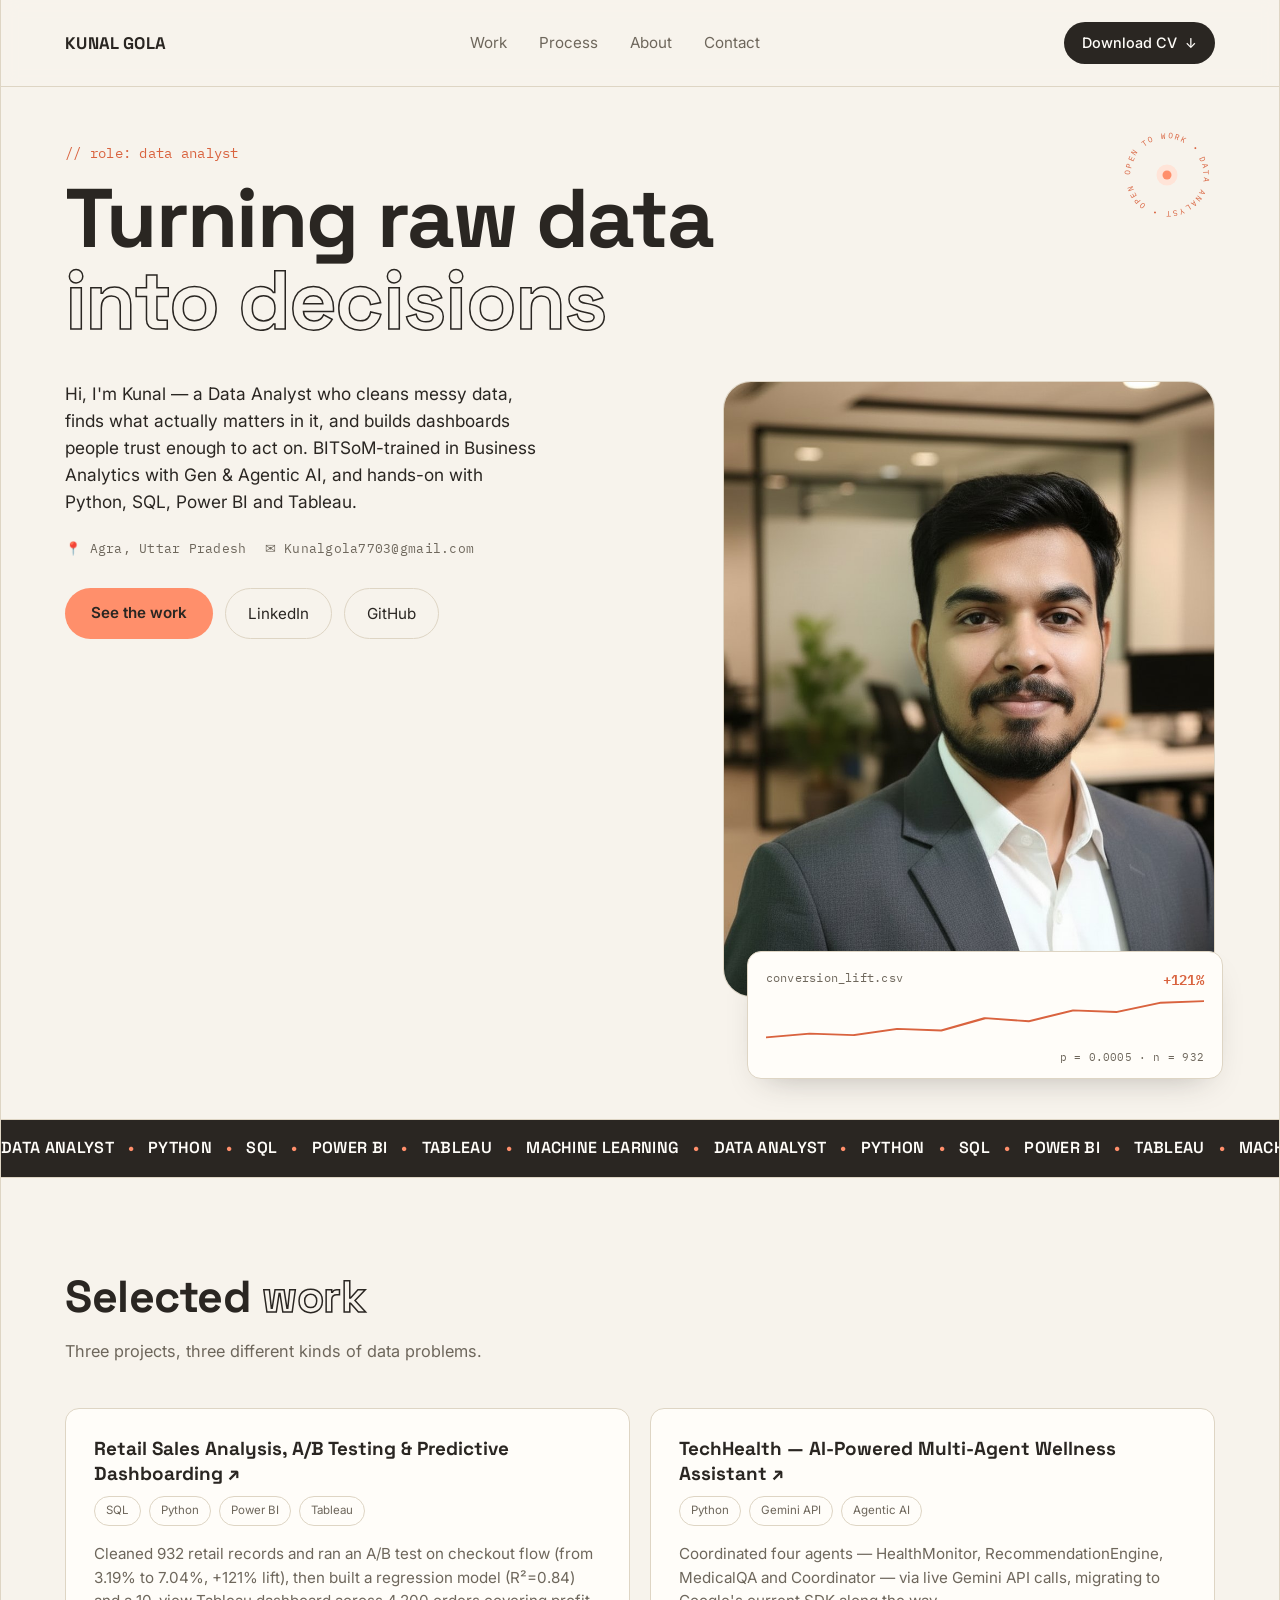
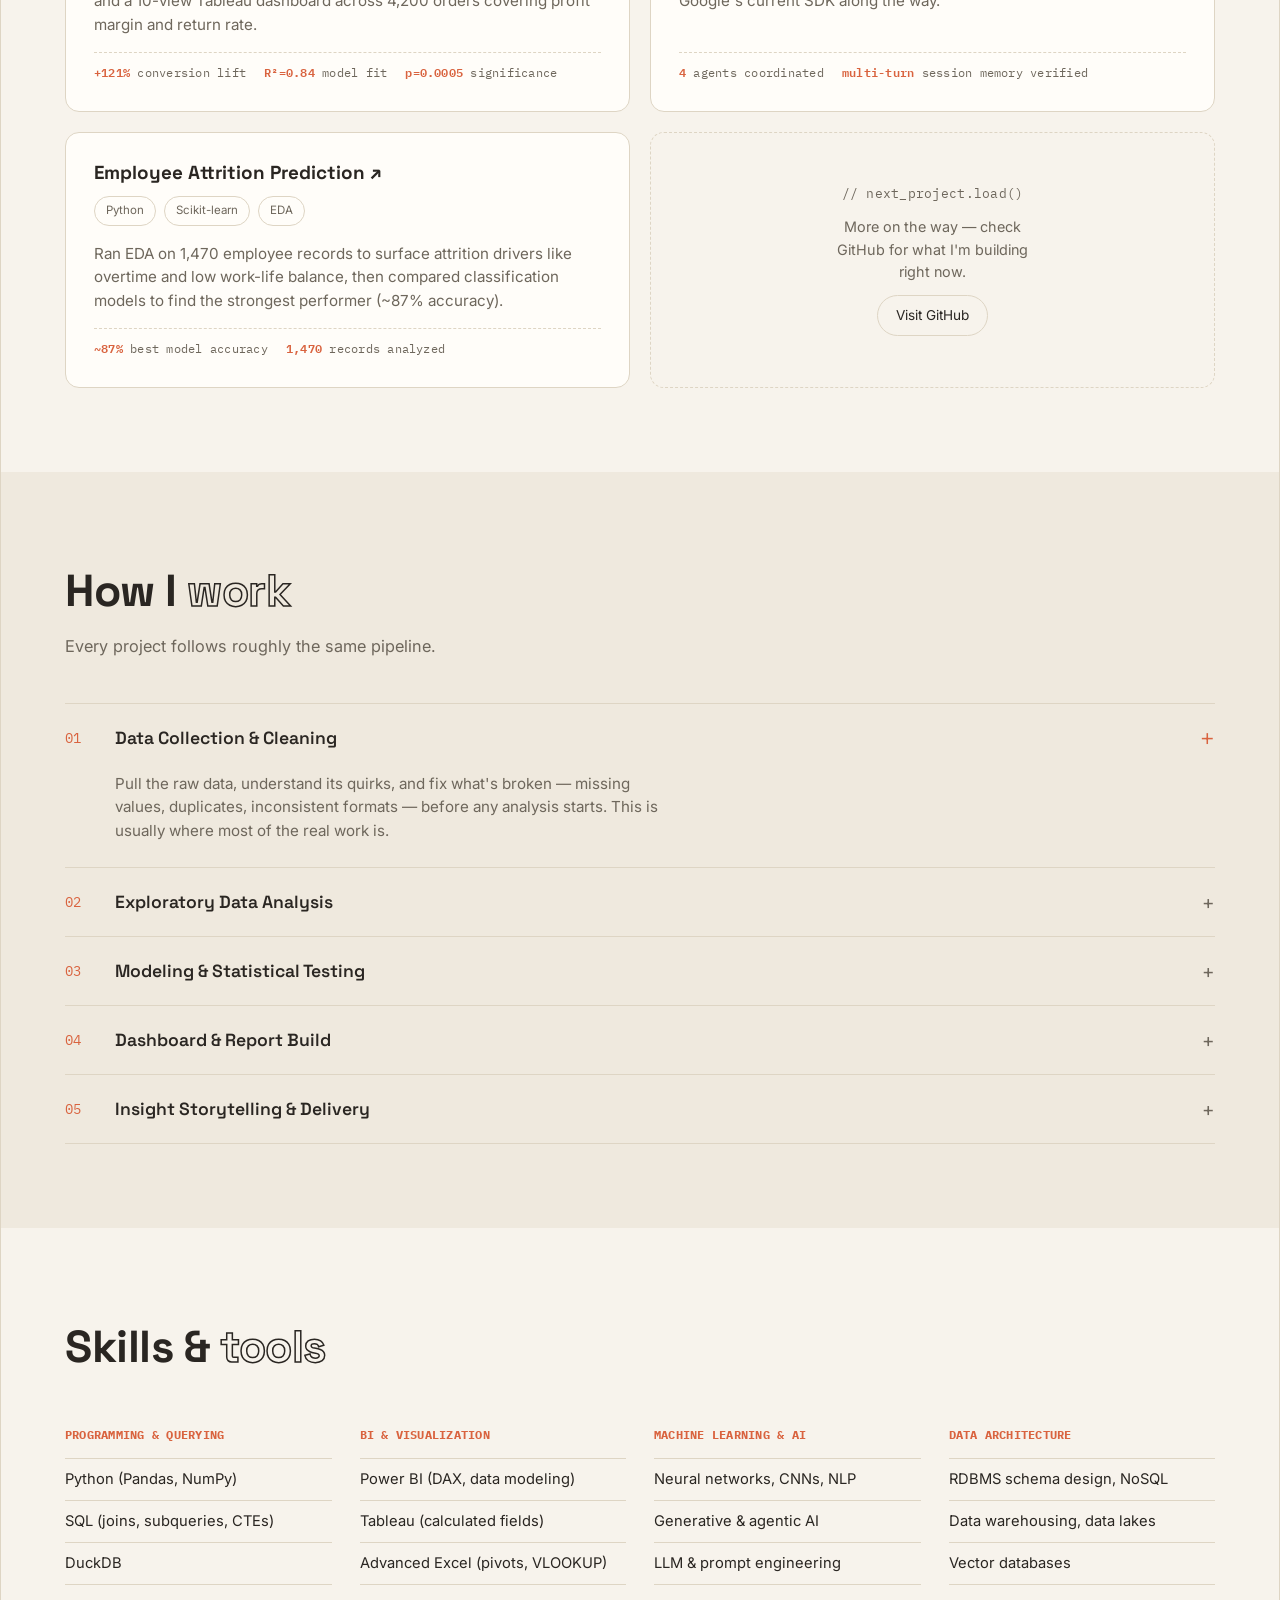
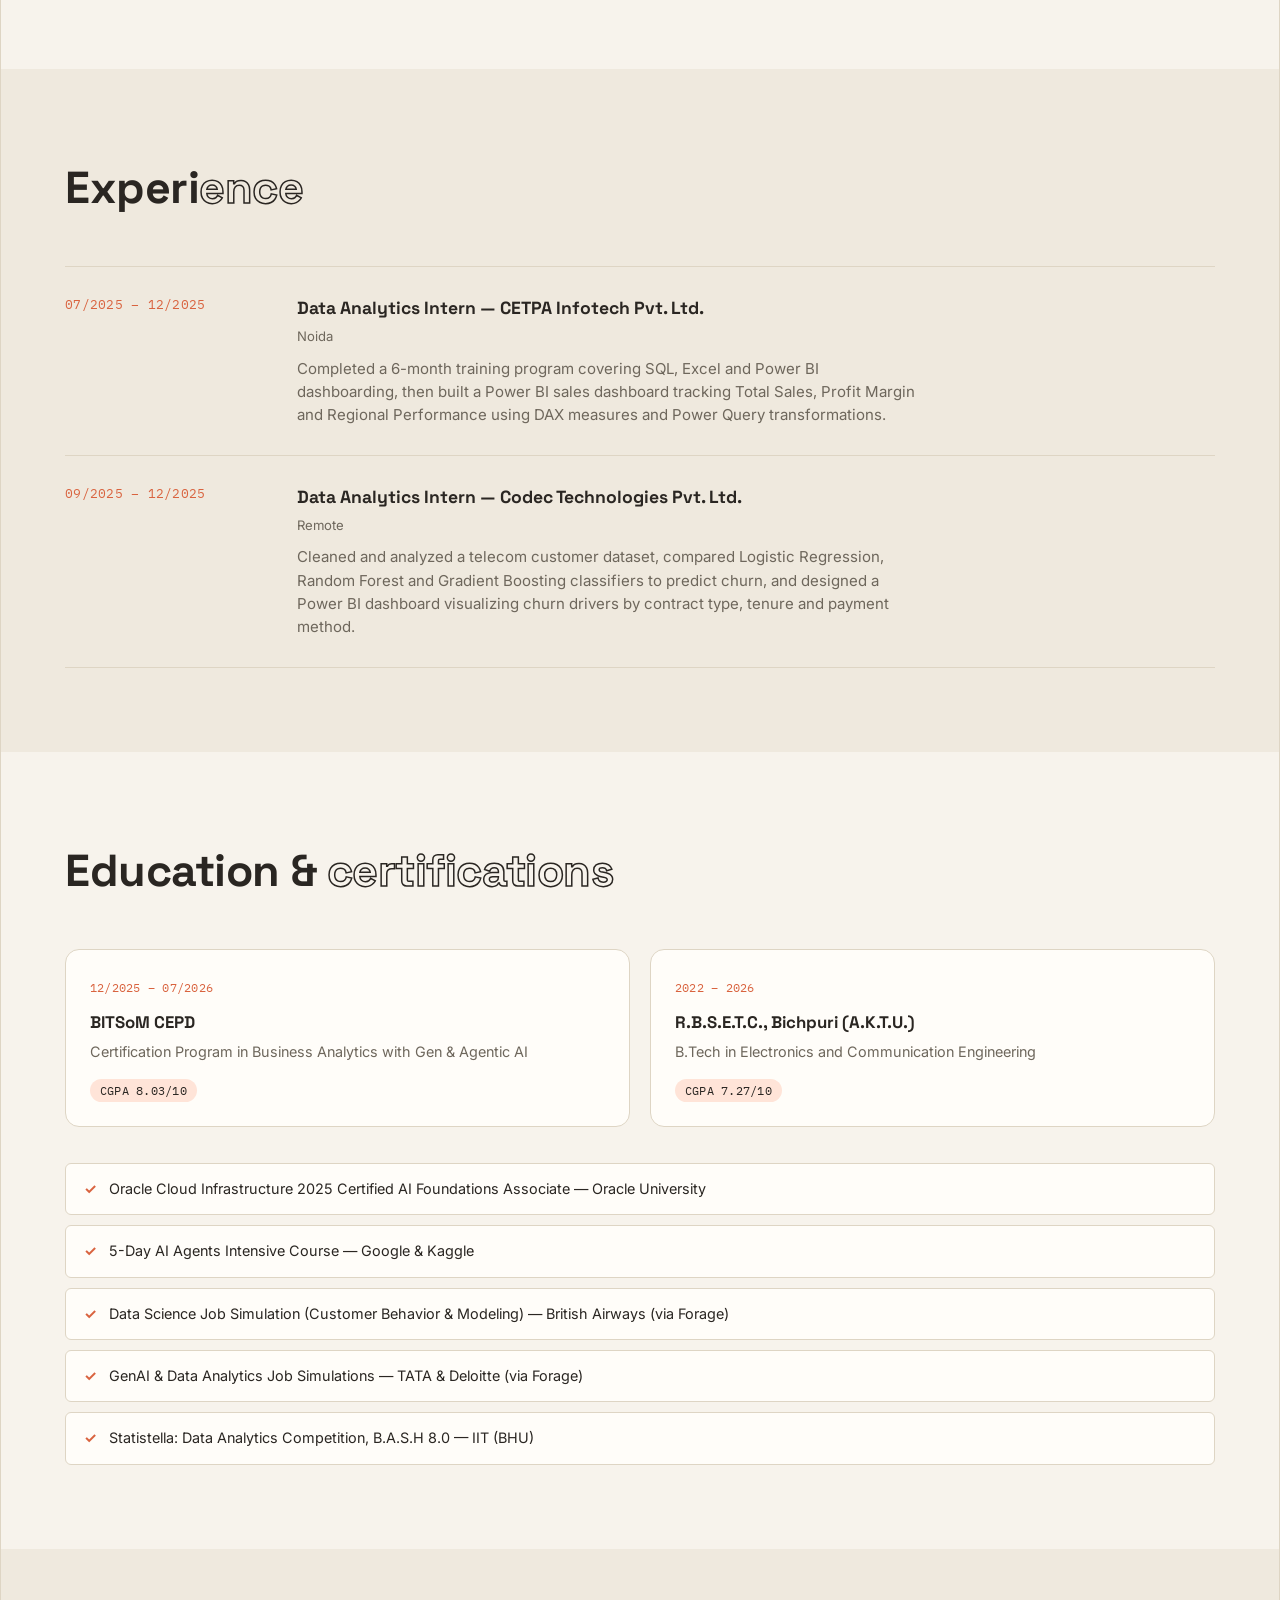
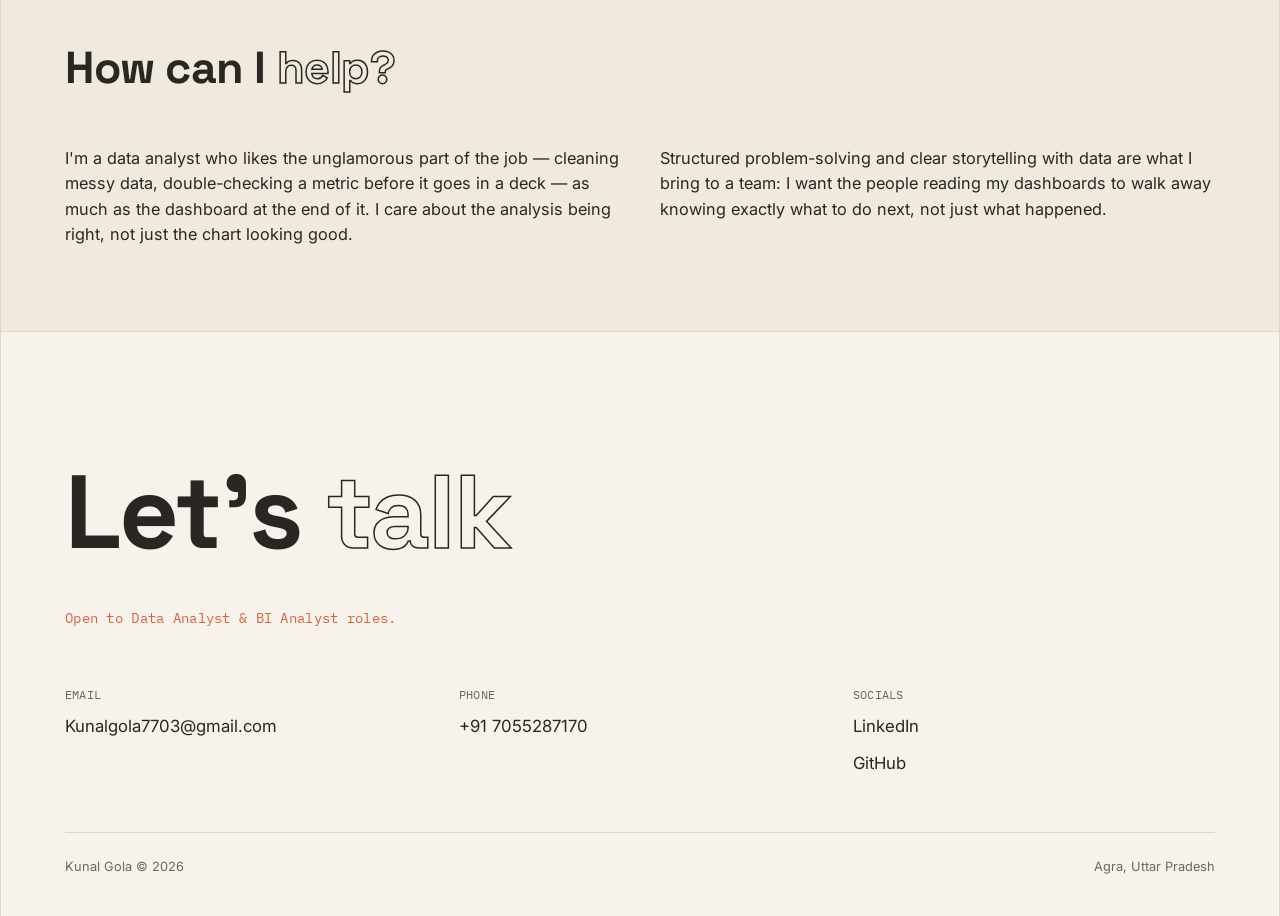
==== index.html @ 6efaa0fe "Initial commit: Portfolio site and resume" ====
<!DOCTYPE html>
<html lang="en">
<head>
<meta charset="UTF-8">
<meta name="viewport" content="width=device-width, initial-scale=1.0">
<title>Kunal Gola — Data Analyst</title>
<meta name="description" content="Kunal Gola — Data Analyst & Business Intelligence. Python, SQL, Power BI, Tableau, and applied ML for real business impact.">

<!-- Open Graph -->
<meta property="og:title" content="Kunal Gola — Data Analyst">
<meta property="og:description" content="Data cleaning, analysis, dashboards & storytelling that drive decisions.">
<meta property="og:type" content="website">

<link rel="preconnect" href="https://fonts.googleapis.com">
<link rel="preconnect" href="https://fonts.gstatic.com" crossorigin>
<link href="https://fonts.googleapis.com/css2?family=Space+Grotesk:wght@400;500;600;700&family=Inter:wght@400;500;600;700&family=IBM+Plex+Mono:wght@400;500;600&display=swap" rel="stylesheet">
<link rel="stylesheet" href="style.css">
</head>
<body>

<div class="page-frame">

  <!-- ===== HEADER ===== -->
  <header class="site-header">
    <a href="#top" class="logo">KUNAL GOLA</a>
    <nav class="nav-links">
      <a href="#work">Work</a>
      <a href="#process">Process</a>
      <a href="#about">About</a>
      <a href="#contact">Contact</a>
    </nav>
    <a href="Kunal_Gola_Resume.pdf" download class="btn-cv">
      Download CV <span class="cv-icon">↓</span>
    </a>
    <button class="menu-toggle" aria-label="Toggle menu">
      <span></span><span></span><span></span>
    </button>
  </header>

  <!-- mobile nav -->
  <nav class="mobile-nav">
    <a href="#work">Work</a>
    <a href="#process">Process</a>
    <a href="#about">About</a>
    <a href="#contact">Contact</a>
    <a href="Kunal_Gola_Resume.pdf" download>Download CV</a>
  </nav>

  <main id="top">

    <!-- ===== HERO ===== -->
    <section class="hero">
      <div class="hero-badge">
        <svg class="badge-spin" viewBox="0 0 100 100">
          <path id="badgeCircle" d="M 50,50 m -38,0 a 38,38 0 1,1 76,0 a 38,38 0 1,1 -76,0" fill="none"/>
          <text font-size="8.2" letter-spacing="1.5" font-family="IBM Plex Mono">
            <textPath href="#badgeCircle">OPEN TO WORK • DATA ANALYST • OPEN TO WORK • </textPath>
          </text>
        </svg>
        <span class="badge-dot"></span>
      </div>

      <p class="eyebrow mono">// role: data analyst</p>
      <h1 class="hero-title">
        <span class="line">Turning raw data</span>
        <span class="line outline">into decisions</span>
      </h1>

      <div class="hero-grid">
        <div class="hero-copy">
          <p class="hero-intro">
            Hi, I'm Kunal — a Data Analyst who cleans messy data, finds what actually matters in it,
            and builds dashboards people trust enough to act on. BITSoM-trained in Business Analytics
            with Gen &amp; Agentic AI, and hands-on with Python, SQL, Power BI and Tableau.
          </p>
          <div class="hero-meta">
            <span class="meta-item mono">📍 Agra, Uttar Pradesh</span>
            <span class="meta-item mono">✉ Kunalgola7703@gmail.com</span>
          </div>
          <div class="hero-actions">
            <a href="#work" class="btn-primary">See the work</a>
            <a href="https://www.linkedin.com/in/kunal-gola-025481313/" target="_blank" rel="noopener" class="btn-ghost">LinkedIn</a>
            <a href="https://github.com/Kunalgola7503" target="_blank" rel="noopener" class="btn-ghost">GitHub</a>
          </div>
        </div>

        <div class="hero-visual">
          <div class="photo-frame">
            <img src="assets/headshot.jpg" alt="Kunal Gola" class="hero-photo">
          </div>
          <div class="sparkline-card">
            <div class="sparkline-head">
              <span class="mono sparkline-label">conversion_lift.csv</span>
              <span class="mono sparkline-value">+121%</span>
            </div>
            <svg class="sparkline" viewBox="0 0 240 70" preserveAspectRatio="none">
              <polyline class="sparkline-path" points="0,55 24,50 48,52 72,44 96,46 120,30 144,34 168,20 192,22 216,10 240,8" />
            </svg>
            <div class="sparkline-foot mono">p = 0.0005 · n = 932</div>
          </div>
        </div>
      </div>
    </section>

    <!-- ===== MARQUEE ===== -->
    <div class="marquee">
      <div class="marquee-track">
        <span>DATA ANALYST</span><span class="dot">•</span>
        <span>PYTHON</span><span class="dot">•</span>
        <span>SQL</span><span class="dot">•</span>
        <span>POWER BI</span><span class="dot">•</span>
        <span>TABLEAU</span><span class="dot">•</span>
        <span>MACHINE LEARNING</span><span class="dot">•</span>
        <span>DATA ANALYST</span><span class="dot">•</span>
        <span>PYTHON</span><span class="dot">•</span>
        <span>SQL</span><span class="dot">•</span>
        <span>POWER BI</span><span class="dot">•</span>
        <span>TABLEAU</span><span class="dot">•</span>
        <span>MACHINE LEARNING</span><span class="dot">•</span>
      </div>
    </div>

    <!-- ===== PROJECTS ===== -->
    <section class="work" id="work">
      <div class="section-head">
        <h2 class="section-title">Selected <span class="outline-inline">work</span></h2>
        <p class="section-sub">Three projects, three different kinds of data problems.</p>
      </div>

      <div class="project-grid">

        <article class="project-card">
          <div class="project-top">
            <h3><a href="https://github.com/Kunalgola7503/kunalgola_bitsom_ba_2511156_part4_tableau_dashboard" target="_blank" rel="noopener" style="color:inherit; text-decoration:none;">Retail Sales Analysis, A/B Testing &amp; Predictive Dashboarding ↗</a></h3>
            <div class="tags">
              <span class="tag">SQL</span><span class="tag">Python</span><span class="tag">Power BI</span><span class="tag">Tableau</span>
            </div>
          </div>
          <p class="project-desc">
            Cleaned 932 retail records and ran an A/B test on checkout flow (from 3.19% to 7.04%, +121% lift), then built a regression
            model (R²=0.84) and a 10-view Tableau dashboard across 4,200 orders covering profit margin and return rate.
          </p>
          <div class="metric-row">
            <span class="metric mono"><b>+121%</b> conversion lift</span>
            <span class="metric mono"><b>R²=0.84</b> model fit</span>
            <span class="metric mono"><b>p=0.0005</b> significance</span>
          </div>
        </article>

        <article class="project-card">
          <div class="project-top">
            <h3><a href="https://github.com/Kunalgola7503/TechHealth-AI-Wellness-Assistant" target="_blank" rel="noopener" style="color:inherit; text-decoration:none;">TechHealth — AI-Powered Multi-Agent Wellness Assistant ↗</a></h3>
            <div class="tags">
              <span class="tag">Python</span><span class="tag">Gemini API</span><span class="tag">Agentic AI</span>
            </div>
          </div>
          <p class="project-desc">
            Coordinated four agents — HealthMonitor, RecommendationEngine, MedicalQA and Coordinator —
            via live Gemini API calls, migrating to Google's current SDK along the way.
          </p>
          <div class="metric-row">
            <span class="metric mono"><b>4</b> agents coordinated</span>
            <span class="metric mono"><b>multi-turn</b> session memory verified</span>
          </div>
        </article>

        <article class="project-card">
          <div class="project-top">
            <h3><a href="https://github.com/Kunalgola7503/IBM-HR-Analytics-Attrition" target="_blank" rel="noopener" style="color:inherit; text-decoration:none;">Employee Attrition Prediction ↗</a></h3>
            <div class="tags">
              <span class="tag">Python</span><span class="tag">Scikit-learn</span><span class="tag">EDA</span>
            </div>
          </div>
          <p class="project-desc">
            Ran EDA on 1,470 employee records to surface attrition drivers like overtime and low
            work-life balance, then compared classification models to find the strongest performer (~87% accuracy).
          </p>
          <div class="metric-row">
            <span class="metric mono"><b>~87%</b> best model accuracy</span>
            <span class="metric mono"><b>1,470</b> records analyzed</span>
          </div>
        </article>

        <article class="project-card project-card--empty">
          <div class="empty-inner">
            <span class="mono">// next_project.load()</span>
            <p>More on the way — check GitHub for what I'm building right now.</p>
            <a href="https://github.com/Kunalgola7503" target="_blank" rel="noopener" class="btn-ghost small">Visit GitHub</a>
          </div>
        </article>

      </div>
    </section>

    <!-- ===== PROCESS ===== -->
    <section class="process" id="process">
      <div class="section-head">
        <h2 class="section-title">How I <span class="outline-inline">work</span></h2>
        <p class="section-sub">Every project follows roughly the same pipeline.</p>
      </div>

      <div class="accordion">

        <div class="accordion-item is-open">
          <button class="accordion-trigger">
            <span class="acc-num mono">01</span>
            <span class="acc-title">Data Collection &amp; Cleaning</span>
            <span class="acc-icon">×</span>
          </button>
          <div class="accordion-body">
            <p>Pull the raw data, understand its quirks, and fix what's broken — missing values, duplicates,
            inconsistent formats — before any analysis starts. This is usually where most of the real work is.</p>
          </div>
        </div>

        <div class="accordion-item">
          <button class="accordion-trigger">
            <span class="acc-num mono">02</span>
            <span class="acc-title">Exploratory Data Analysis</span>
            <span class="acc-icon">+</span>
          </button>
          <div class="accordion-body">
            <p>Look for patterns, outliers, and relationships in the data using statistical summaries
            and visualizations, to form hypotheses worth testing further.</p>
          </div>
        </div>

        <div class="accordion-item">
          <button class="accordion-trigger">
            <span class="acc-num mono">03</span>
            <span class="acc-title">Modeling &amp; Statistical Testing</span>
            <span class="acc-icon">+</span>
          </button>
          <div class="accordion-body">
            <p>Where relevant, build regression or classification models and run significance tests —
            A/B tests, p-values — to confirm findings are real, not noise.</p>
          </div>
        </div>

        <div class="accordion-item">
          <button class="accordion-trigger">
            <span class="acc-num mono">04</span>
            <span class="acc-title">Dashboard &amp; Report Build</span>
            <span class="acc-icon">+</span>
          </button>
          <div class="accordion-body">
            <p>Translate findings into a Power BI or Tableau dashboard with the right measures, filters,
            and visuals for the people who'll actually use it day to day.</p>
          </div>
        </div>

        <div class="accordion-item">
          <button class="accordion-trigger">
            <span class="acc-num mono">05</span>
            <span class="acc-title">Insight Storytelling &amp; Delivery</span>
            <span class="acc-icon">+</span>
          </button>
          <div class="accordion-body">
            <p>Present the "so what" — clear takeaways and recommendations for stakeholders, not just
            charts. Data only matters if someone can act on it.</p>
          </div>
        </div>

      </div>
    </section>

    <!-- ===== SKILLS ===== -->
    <section class="skills">
      <div class="section-head">
        <h2 class="section-title">Skills &amp; <span class="outline-inline">tools</span></h2>
      </div>

      <div class="skills-grid">
        <div class="skill-group">
          <h3 class="mono">Programming &amp; Querying</h3>
          <ul>
            <li>Python (Pandas, NumPy)</li>
            <li>SQL (joins, subqueries, CTEs)</li>
            <li>DuckDB</li>
          </ul>
        </div>
        <div class="skill-group">
          <h3 class="mono">BI &amp; Visualization</h3>
          <ul>
            <li>Power BI (DAX, data modeling)</li>
            <li>Tableau (calculated fields)</li>
            <li>Advanced Excel (pivots, VLOOKUP)</li>
          </ul>
        </div>
        <div class="skill-group">
          <h3 class="mono">Machine Learning &amp; AI</h3>
          <ul>
            <li>Neural networks, CNNs, NLP</li>
            <li>Generative &amp; agentic AI</li>
            <li>LLM &amp; prompt engineering</li>
          </ul>
        </div>
        <div class="skill-group">
          <h3 class="mono">Data Architecture</h3>
          <ul>
            <li>RDBMS schema design, NoSQL</li>
            <li>Data warehousing, data lakes</li>
            <li>Vector databases</li>
          </ul>
        </div>
      </div>
    </section>

    <!-- ===== EXPERIENCE ===== -->
    <section class="experience">
      <div class="section-head">
        <h2 class="section-title">Experi<span class="outline-inline">ence</span></h2>
      </div>

      <div class="timeline">
        <div class="timeline-item">
          <div class="timeline-date mono">07/2025 – 12/2025</div>
          <div class="timeline-content">
            <h3>Data Analytics Intern — CETPA Infotech Pvt. Ltd.</h3>
            <p class="timeline-loc">Noida</p>
            <p>Completed a 6-month training program covering SQL, Excel and Power BI dashboarding,
            then built a Power BI sales dashboard tracking Total Sales, Profit Margin and Regional
            Performance using DAX measures and Power Query transformations.</p>
          </div>
        </div>
        <div class="timeline-item">
          <div class="timeline-date mono">09/2025 – 12/2025</div>
          <div class="timeline-content">
            <h3>Data Analytics Intern — Codec Technologies Pvt. Ltd.</h3>
            <p class="timeline-loc">Remote</p>
            <p>Cleaned and analyzed a telecom customer dataset, compared Logistic Regression, Random
            Forest and Gradient Boosting classifiers to predict churn, and designed a Power BI dashboard
            visualizing churn drivers by contract type, tenure and payment method.</p>
          </div>
        </div>
      </div>
    </section>

    <!-- ===== EDUCATION & CERTS ===== -->
    <section class="education">
      <div class="section-head">
        <h2 class="section-title">Education &amp; <span class="outline-inline">certifications</span></h2>
      </div>

      <div class="edu-grid">
        <div class="edu-card">
          <span class="mono edu-date">12/2025 – 07/2026</span>
          <h3>BITSoM CEPD</h3>
          <p>Certification Program in Business Analytics with Gen &amp; Agentic AI</p>
          <span class="mono edu-score">CGPA 8.03/10</span>
        </div>
        <div class="edu-card">
          <span class="mono edu-date">2022 – 2026</span>
          <h3>R.B.S.E.T.C., Bichpuri (A.K.T.U.)</h3>
          <p>B.Tech in Electronics and Communication Engineering</p>
          <span class="mono edu-score">CGPA 7.27/10</span>
        </div>
      </div>

      <div class="cert-list">
        <div class="cert-pill">
          <span class="cert-icon">✓</span>
          <span>Oracle Cloud Infrastructure 2025 Certified AI Foundations Associate — Oracle University</span>
        </div>
        <div class="cert-pill">
          <span class="cert-icon">✓</span>
          <span>5-Day AI Agents Intensive Course — Google &amp; Kaggle</span>
        </div>
        <div class="cert-pill">
          <span class="cert-icon">✓</span>
          <span>Data Science Job Simulation (Customer Behavior &amp; Modeling) — British Airways (via Forage)</span>
        </div>
        <div class="cert-pill">
          <span class="cert-icon">✓</span>
          <span>GenAI &amp; Data Analytics Job Simulations — TATA &amp; Deloitte (via Forage)</span>
        </div>
        <div class="cert-pill">
          <span class="cert-icon">✓</span>
          <span>Statistella: Data Analytics Competition, B.A.S.H 8.0 — IIT (BHU)</span>
        </div>
      </div>
    </section>

    <!-- ===== ABOUT ===== -->
    <section class="about" id="about">
      <div class="section-head">
        <h2 class="section-title">How can I <span class="outline-inline">help?</span></h2>
      </div>
      <div class="about-grid">
        <p>
          I'm a data analyst who likes the unglamorous part of the job — cleaning messy data,
          double-checking a metric before it goes in a deck — as much as the dashboard at the end of it.
          I care about the analysis being right, not just the chart looking good.
        </p>
        <p>
          Structured problem-solving and clear storytelling with data are what I bring to a team:
          I want the people reading my dashboards to walk away knowing exactly what to do next,
          not just what happened.
        </p>
      </div>
    </section>

  </main>

  <!-- ===== CONTACT / FOOTER ===== -->
  <footer class="contact" id="contact">
    <h2 class="contact-title">Let's <span class="outline-inline">talk</span></h2>
    <p class="contact-sub mono">Open to Data Analyst &amp; BI Analyst roles.</p>

    <div class="contact-grid">
      <div class="contact-col">
        <span class="mono contact-label">Email</span>
        <a href="mailto:Kunalgola7703@gmail.com">Kunalgola7703@gmail.com</a>
      </div>
      <div class="contact-col">
        <span class="mono contact-label">Phone</span>
        <a href="tel:+917055287170">+91 7055287170</a>
      </div>
      <div class="contact-col">
        <span class="mono contact-label">Socials</span>
        <a href="https://www.linkedin.com/in/kunal-gola-025481313/" target="_blank" rel="noopener">LinkedIn</a>
        <a href="https://github.com/Kunalgola7503" target="_blank" rel="noopener">GitHub</a>
      </div>
    </div>

    <div class="footer-bottom">
      <span>Kunal Gola © 2026</span>
      <span>Agra, Uttar Pradesh</span>
    </div>
  </footer>

</div>

<script src="script.js"></script>
</body>
</html>
---- style.css ----
/* =========================================================
   TOKENS
========================================================= */
:root{
  --bg:            #F7F3EC;
  --bg-alt:        #EFE9DE;
  --ink:           #2A2622;
  --ink-soft:      #6E675C;
  --line:          #DED5C4;
  --accent:        #FF8F6B;
  --accent-deep:   #D9633F;
  --accent-tint:   #FFE4D8;
  --paper:         #FFFDF9;

  --font-display: "Space Grotesk", sans-serif;
  --font-body:    "Inter", sans-serif;
  --font-mono:    "IBM Plex Mono", monospace;

  --radius-s: 6px;
  --radius-m: 14px;
  --radius-l: 28px;

  --max-w: 1180px;
}

*{ box-sizing: border-box; }
html{ scroll-behavior: smooth; }

body{
  margin:0;
  background: var(--bg);
  color: var(--ink);
  font-family: var(--font-body);
  font-size: 16px;
  line-height: 1.55;
  -webkit-font-smoothing: antialiased;
}

img{ max-width:100%; display:block; }
a{ color: inherit; text-decoration:none; }
ul{ margin:0; padding:0; list-style:none; }
button{ font-family: inherit; background:none; border:none; cursor:pointer; color:inherit; }

.mono{ font-family: var(--font-mono); letter-spacing: 0.02em; }

@media (prefers-reduced-motion: reduce){
  *{ animation-duration: 0.001ms !important; animation-iteration-count: 1 !important; transition-duration: 0.001ms !important; scroll-behavior:auto !important; }
}

:focus-visible{
  outline: 2px solid var(--accent-deep);
  outline-offset: 3px;
  border-radius: 3px;
}

/* =========================================================
   PAGE FRAME
========================================================= */
.page-frame{
  max-width: 1400px;
  margin: 0 auto;
  border-left: 1px solid var(--line);
  border-right: 1px solid var(--line);
}

section, .site-header, footer.contact{
  padding-left: clamp(20px, 5vw, 72px);
  padding-right: clamp(20px, 5vw, 72px);
}

.section-head{ max-width: 640px; margin-bottom: 44px; }
.section-title{
  font-family: var(--font-display);
  font-weight: 700;
  font-size: clamp(2rem, 4vw, 2.8rem);
  margin: 0 0 8px;
  letter-spacing: -0.01em;
}
.section-sub{ color: var(--ink-soft); margin:0; font-size: 1.02rem; }

.outline-inline{
  color: transparent;
  -webkit-text-stroke: 1.5px var(--ink);
}

/* =========================================================
   HEADER
========================================================= */
.site-header{
  display:flex;
  align-items:center;
  justify-content:space-between;
  gap: 24px;
  padding-top: 22px;
  padding-bottom: 22px;
  border-bottom: 1px solid var(--line);
  position: sticky;
  top:0;
  background: rgba(247,243,236,0.88);
  backdrop-filter: blur(8px);
  z-index: 50;
}
.logo{
  font-family: var(--font-display);
  font-weight: 700;
  font-size: 1.05rem;
  letter-spacing: 0.02em;
}
.nav-links{ display:flex; gap: 32px; }
.nav-links a{ font-size: 0.95rem; color: var(--ink-soft); transition: color .15s ease; }
.nav-links a:hover{ color: var(--accent-deep); }

.btn-cv{
  display:inline-flex; align-items:center; gap:8px;
  background: var(--ink);
  color: var(--paper);
  padding: 10px 18px;
  border-radius: 999px;
  font-size: 0.9rem;
  font-weight: 500;
  transition: background .15s ease, transform .15s ease;
}
.btn-cv:hover{ background: var(--accent-deep); transform: translateY(-1px); }
.cv-icon{ font-size: 0.85rem; }

.menu-toggle{ display:none; flex-direction:column; gap:5px; padding: 6px; }
.menu-toggle span{ width: 22px; height: 2px; background: var(--ink); display:block; }

.mobile-nav{
  display:none;
  flex-direction:column;
  border-bottom: 1px solid var(--line);
  background: var(--paper);
}
.mobile-nav a{
  padding: 16px clamp(20px,5vw,72px);
  border-top: 1px solid var(--line);
  font-size: 1rem;
}
.mobile-nav.is-open{ display:flex; }

/* =========================================================
   HERO
========================================================= */
.hero{
  padding-top: 56px;
  padding-bottom: 40px;
  position: relative;
}

.hero-badge{
  position:absolute;
  top: 40px;
  right: clamp(20px, 5vw, 72px);
  width: 96px; height: 96px;
}
.badge-spin{ width:100%; height:100%; animation: spin 14s linear infinite; }
.badge-spin path{ }
.badge-spin text{ fill: var(--accent-deep); }
.badge-dot{
  position:absolute; top:50%; left:50%;
  transform: translate(-50%,-50%);
  width: 9px; height:9px; border-radius:50%;
  background: var(--accent);
  box-shadow: 0 0 0 6px var(--accent-tint);
}
@keyframes spin{ to{ transform: rotate(360deg); } }

.eyebrow{ color: var(--accent-deep); font-size: 0.85rem; margin: 0 0 14px; }

.hero-title{
  font-family: var(--font-display);
  font-weight: 700;
  font-size: clamp(2.6rem, 7vw, 5.2rem);
  line-height: 0.98;
  letter-spacing: -0.02em;
  margin: 0 0 40px;
}
.hero-title .line{ display:block; }
.hero-title .outline{
  color: transparent;
  -webkit-text-stroke: 1.5px var(--ink);
}

.hero-grid{
  display:grid;
  grid-template-columns: 1.1fr 0.9fr;
  gap: 56px;
  align-items:start;
}

.hero-intro{ font-size: 1.08rem; max-width: 480px; color: var(--ink); margin: 0 0 24px; }

.hero-meta{ display:flex; flex-wrap:wrap; gap: 18px; margin-bottom: 28px; }
.meta-item{ font-size: 0.82rem; color: var(--ink-soft); }

.hero-actions{ display:flex; flex-wrap:wrap; gap: 12px; }

.btn-primary{
  background: var(--accent);
  color: var(--ink);
  padding: 13px 26px;
  border-radius: 999px;
  font-weight: 600;
  font-size: 0.95rem;
  transition: background .15s ease, transform .15s ease;
}
.btn-primary:hover{ background: var(--accent-deep); color: var(--paper); transform: translateY(-1px); }

.btn-ghost{
  border: 1px solid var(--line);
  padding: 13px 22px;
  border-radius: 999px;
  font-size: 0.95rem;
  transition: border-color .15s ease, color .15s ease;
}
.btn-ghost:hover{ border-color: var(--accent-deep); color: var(--accent-deep); }
.btn-ghost.small{ padding: 9px 18px; font-size: 0.85rem; }

.hero-visual{ position: relative; }
.photo-frame{
  border-radius: var(--radius-l);
  overflow: hidden;
  aspect-ratio: 4/5;
  background: var(--accent-tint);
  border: 1px solid var(--line);
}
.hero-photo{ width:100%; height:100%; object-fit: cover; }

.sparkline-card{
  margin-top: -46px;
  margin-left: 24px;
  margin-right: -8px;
  position: relative;
  background: var(--paper);
  border: 1px solid var(--line);
  border-radius: var(--radius-m);
  padding: 16px 18px 12px;
  box-shadow: 0 14px 34px -18px rgba(42,38,34,0.35);
}
.sparkline-head{ display:flex; justify-content:space-between; align-items:center; margin-bottom: 6px; }
.sparkline-label{ font-size: 0.72rem; color: var(--ink-soft); }
.sparkline-value{ font-size: 0.85rem; color: var(--accent-deep); font-weight:600; }
.sparkline{ width: 100%; height: 54px; display:block; }
.sparkline-path{
  fill:none; stroke: var(--accent-deep); stroke-width: 2.4;
  stroke-linecap: round; stroke-linejoin: round;
  stroke-dasharray: 340; stroke-dashoffset: 340;
  animation: draw 1.6s ease forwards 0.4s;
}
@keyframes draw{ to{ stroke-dashoffset: 0; } }
.sparkline-foot{ font-size: 0.68rem; color: var(--ink-soft); text-align:right; }

/* =========================================================
   MARQUEE
========================================================= */
.marquee{
  border-top: 1px solid var(--line);
  border-bottom: 1px solid var(--line);
  background: var(--ink);
  overflow: hidden;
  padding: 16px 0;
}
.marquee-track{
  display:flex;
  align-items:center;
  gap: 14px;
  white-space: nowrap;
  width: max-content;
  animation: scroll-left 26s linear infinite;
  font-family: var(--font-display);
  font-weight: 600;
  font-size: 1rem;
  color: var(--paper);
  letter-spacing: 0.02em;
}
.marquee-track .dot{ color: var(--accent); }
@keyframes scroll-left{
  from{ transform: translateX(0); }
  to{ transform: translateX(-50%); }
}

/* =========================================================
   PROJECTS
========================================================= */
.work{ padding-top: 84px; padding-bottom: 84px; }

.project-grid{
  display:grid;
  grid-template-columns: 1fr 1fr;
  gap: 20px;
}

.project-card{
  background: var(--paper);
  border: 1px solid var(--line);
  border-radius: var(--radius-m);
  padding: 28px;
  display:flex;
  flex-direction:column;
  gap: 16px;
  transition: transform .18s ease, box-shadow .18s ease, border-color .18s ease;
}
.project-card:hover{
  transform: translateY(-4px);
  box-shadow: 0 20px 40px -24px rgba(42,38,34,0.28);
  border-color: var(--accent);
}

.project-top h3{
  font-family: var(--font-display);
  font-size: 1.18rem;
  margin: 0 0 10px;
  line-height: 1.3;
}
.tags{ display:flex; flex-wrap:wrap; gap: 8px; }
.tag{
  font-size: 0.72rem;
  border: 1px solid var(--line);
  padding: 5px 11px;
  border-radius: 999px;
  color: var(--ink-soft);
}

.project-desc{ color: var(--ink-soft); font-size: 0.95rem; margin:0; flex-grow:1; }

.metric-row{ display:flex; flex-wrap:wrap; gap: 10px 18px; padding-top: 10px; border-top: 1px dashed var(--line); }
.metric{ font-size: 0.76rem; color: var(--ink-soft); }
.metric b{ color: var(--accent-deep); font-weight:600; }

.project-card--empty{
  align-items:center; justify-content:center; text-align:center;
  border-style: dashed;
  background: transparent;
}
.empty-inner{ display:flex; flex-direction:column; gap:12px; align-items:center; }
.empty-inner .mono{ color: var(--ink-soft); font-size: 0.82rem; }
.empty-inner p{ color: var(--ink-soft); margin:0; max-width: 220px; font-size: 0.9rem; }

/* =========================================================
   PROCESS / ACCORDION
========================================================= */
.process{ padding-top: 84px; padding-bottom: 84px; background: var(--bg-alt); }

.accordion-item{ border-top: 1px solid var(--line); }
.accordion-item:last-child{ border-bottom: 1px solid var(--line); }

.accordion-trigger{
  width:100%;
  display:flex;
  align-items:center;
  gap: 22px;
  padding: 22px 0;
  text-align:left;
}
.acc-num{ color: var(--accent-deep); font-size: 0.85rem; width: 28px; flex-shrink:0; }
.acc-title{ font-family: var(--font-display); font-weight: 600; font-size: 1.1rem; flex-grow:1; }
.acc-icon{ font-size: 1.2rem; color: var(--ink-soft); transition: transform .2s ease; }
.accordion-item.is-open .acc-icon{ transform: rotate(45deg); color: var(--accent-deep); }

.accordion-body{
  max-height:0;
  overflow:hidden;
  transition: max-height .3s ease, padding .3s ease;
  padding: 0 0 0 50px;
}
.accordion-item.is-open .accordion-body{ max-height: 200px; padding: 0 0 24px 50px; }
.accordion-body p{ color: var(--ink-soft); max-width: 560px; margin:0; font-size: 0.95rem; }

/* =========================================================
   SKILLS
========================================================= */
.skills{ padding-top: 84px; padding-bottom: 84px; }
.skills-grid{
  display:grid;
  grid-template-columns: repeat(4, 1fr);
  gap: 28px;
}
.skill-group h3{
  font-size: 0.78rem;
  color: var(--accent-deep);
  margin: 0 0 14px;
  text-transform: uppercase;
}
.skill-group li{
  padding: 9px 0;
  border-top: 1px solid var(--line);
  font-size: 0.92rem;
}
.skill-group li:last-child{ border-bottom: 1px solid var(--line); }

/* =========================================================
   EXPERIENCE
========================================================= */
.experience{ padding-top: 84px; padding-bottom: 84px; background: var(--bg-alt); }
.timeline{ display:flex; flex-direction:column; }
.timeline-item{
  display:grid;
  grid-template-columns: 200px 1fr;
  gap: 32px;
  padding: 28px 0;
  border-top: 1px solid var(--line);
}
.timeline-item:last-child{ border-bottom: 1px solid var(--line); }
.timeline-date{ color: var(--accent-deep); font-size: 0.82rem; }
.timeline-content h3{ font-family: var(--font-display); font-size: 1.1rem; margin: 0 0 4px; }
.timeline-loc{ color: var(--ink-soft); font-size: 0.82rem; margin: 0 0 10px; }
.timeline-content p:last-child{ margin:0; color: var(--ink-soft); font-size: 0.94rem; max-width: 620px; }

/* =========================================================
   EDUCATION & CERTS
========================================================= */
.education{ padding-top: 84px; padding-bottom: 84px; }
.edu-grid{
  display:grid;
  grid-template-columns: 1fr 1fr;
  gap: 20px;
  margin-bottom: 36px;
}
.edu-card{
  border: 1px solid var(--line);
  border-radius: var(--radius-m);
  padding: 24px;
  background: var(--paper);
}
.edu-date{ color: var(--accent-deep); font-size: 0.76rem; }
.edu-card h3{ font-family: var(--font-display); font-size: 1.05rem; margin: 10px 0 6px; }
.edu-card p{ color: var(--ink-soft); font-size: 0.9rem; margin: 0 0 14px; }
.edu-score{ font-size: 0.76rem; color: var(--ink); background: var(--accent-tint); padding: 4px 10px; border-radius: 999px; }

.cert-list{ display:flex; flex-direction:column; gap: 10px; }
.cert-pill{
  display:flex; align-items:center; gap: 12px;
  border: 1px solid var(--line);
  border-radius: var(--radius-s);
  padding: 14px 18px;
  font-size: 0.9rem;
  background: var(--paper);
}
.cert-icon{ color: var(--accent-deep); font-weight:700; }

/* =========================================================
   ABOUT
========================================================= */
.about{ padding-top: 84px; padding-bottom: 84px; background: var(--bg-alt); }
.about-grid{
  display:grid;
  grid-template-columns: 1fr 1fr;
  gap: 40px;
}
.about-grid p{ margin:0; font-size: 1.02rem; color: var(--ink); }

/* =========================================================
   CONTACT / FOOTER
========================================================= */
.contact{
  padding-top: 100px;
  padding-bottom: 40px;
  border-top: 1px solid var(--line);
}
.contact-title{
  font-family: var(--font-display);
  font-weight: 700;
  font-size: clamp(3rem, 10vw, 6.5rem);
  margin: 0 0 14px;
  letter-spacing: -0.02em;
}
.contact-sub{ color: var(--accent-deep); margin: 0 0 56px; font-size: 0.9rem; }

.contact-grid{
  display:grid;
  grid-template-columns: repeat(3, 1fr);
  gap: 32px;
  padding-bottom: 56px;
  border-bottom: 1px solid var(--line);
}
.contact-col{ display:flex; flex-direction:column; gap: 10px; }
.contact-label{ font-size: 0.72rem; color: var(--ink-soft); text-transform:uppercase; }
.contact-col a{
  font-size: 1.05rem;
  transition: color .15s ease;
}
.contact-col a:hover{ color: var(--accent-deep); }

.footer-bottom{
  display:flex; justify-content:space-between;
  padding-top: 24px;
  font-size: 0.8rem;
  color: var(--ink-soft);
}

/* =========================================================
   RESPONSIVE
========================================================= */
@media (max-width: 900px){
  .nav-links{ display:none; }
  .menu-toggle{ display:flex; }
  .hero-grid{ grid-template-columns: 1fr; }
  .hero-visual{ order:-1; max-width: 340px; }
  .project-grid{ grid-template-columns: 1fr; }
  .skills-grid{ grid-template-columns: 1fr 1fr; }
  .edu-grid{ grid-template-columns: 1fr; }
  .about-grid{ grid-template-columns: 1fr; }
  .contact-grid{ grid-template-columns: 1fr; }
  .timeline-item{ grid-template-columns: 1fr; gap: 8px; }
  .hero-badge{ width: 74px; height:74px; top: 24px; }
}

@media (max-width: 560px){
  .skills-grid{ grid-template-columns: 1fr; }
  .sparkline-card{ margin-left: 0; }
}
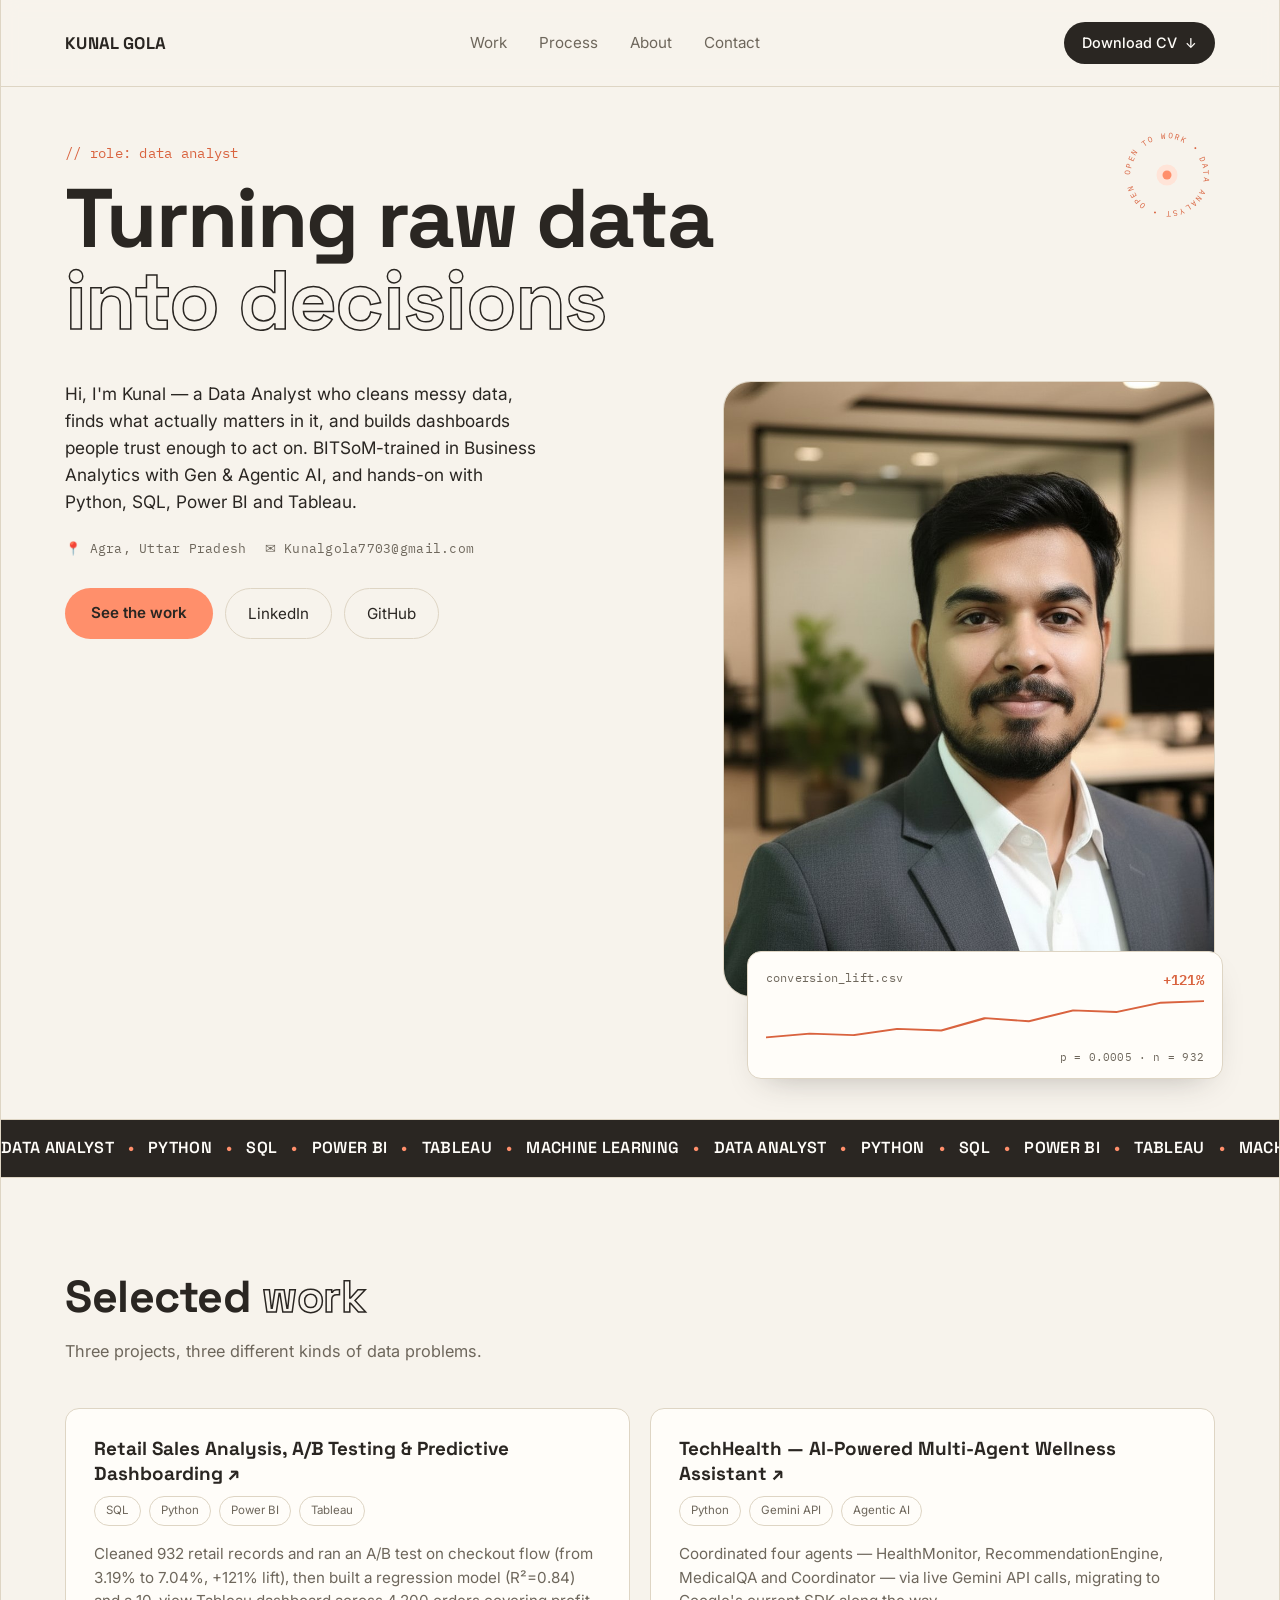
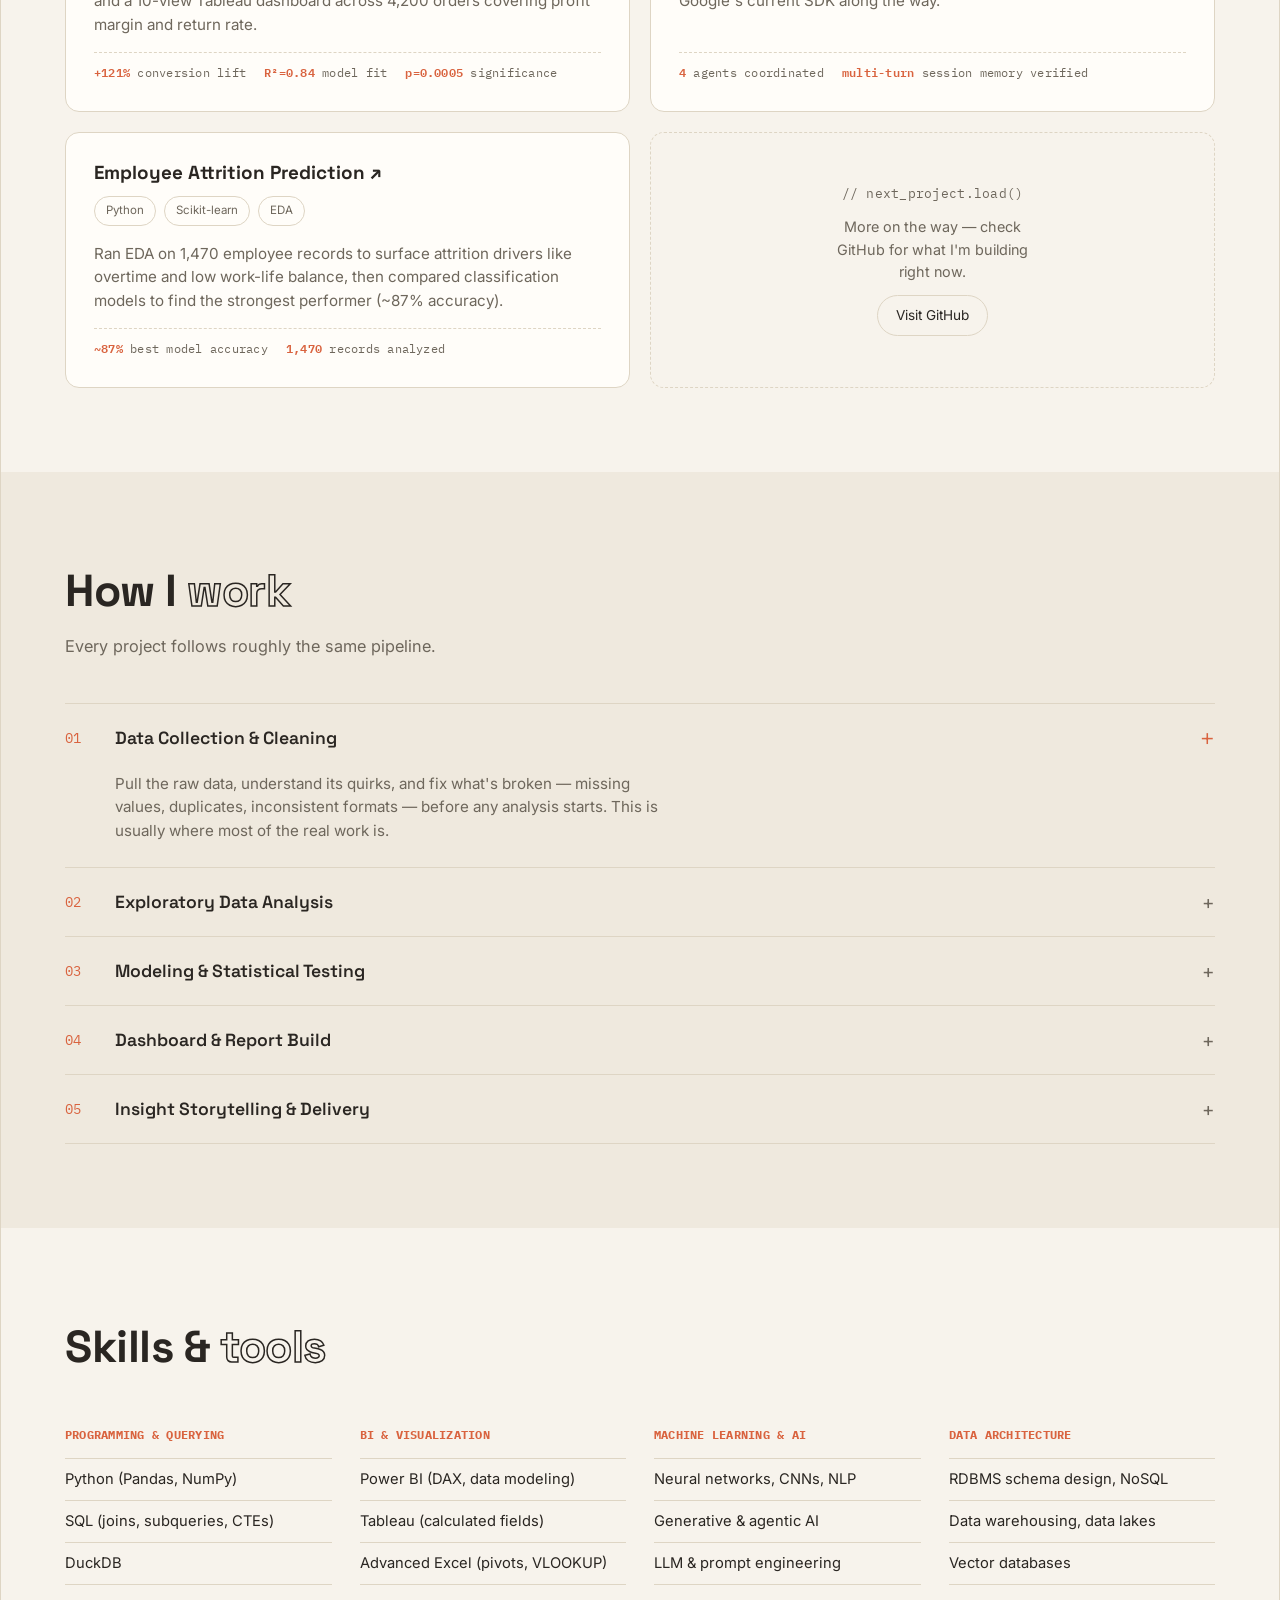
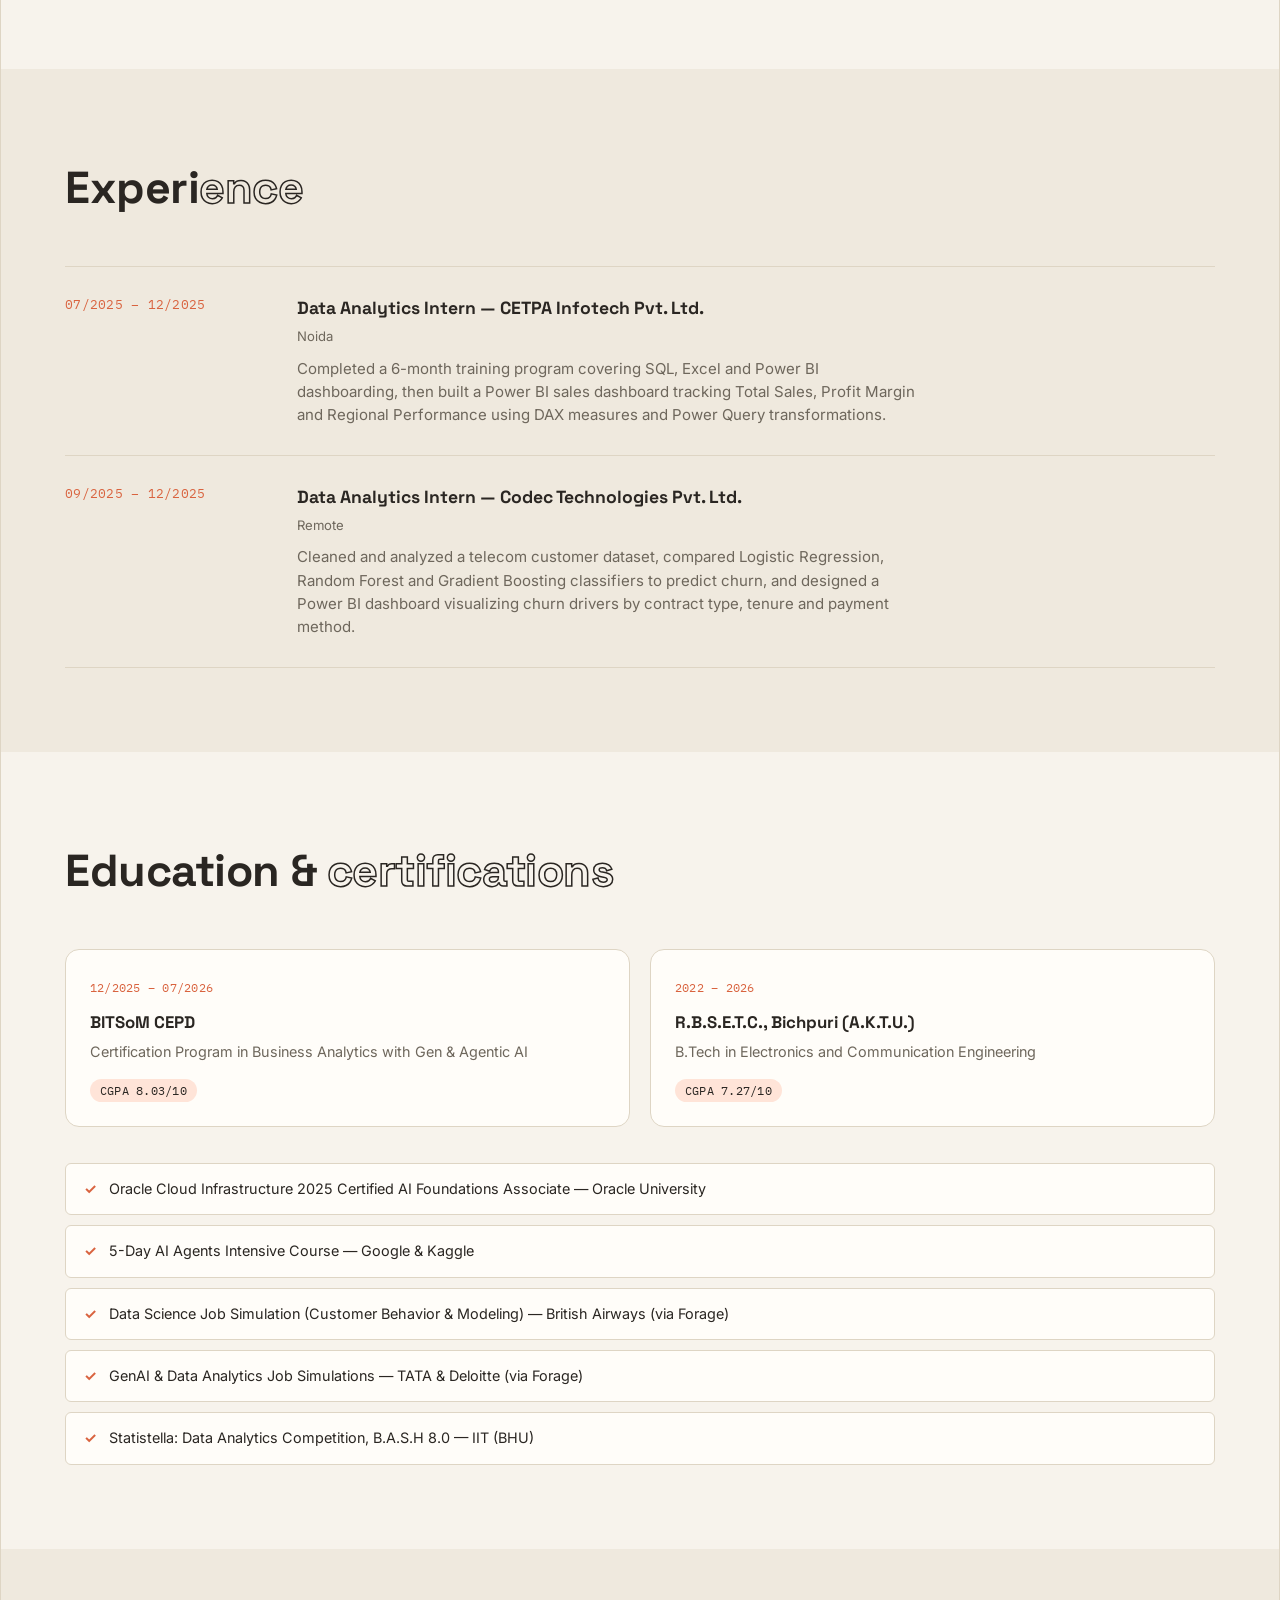
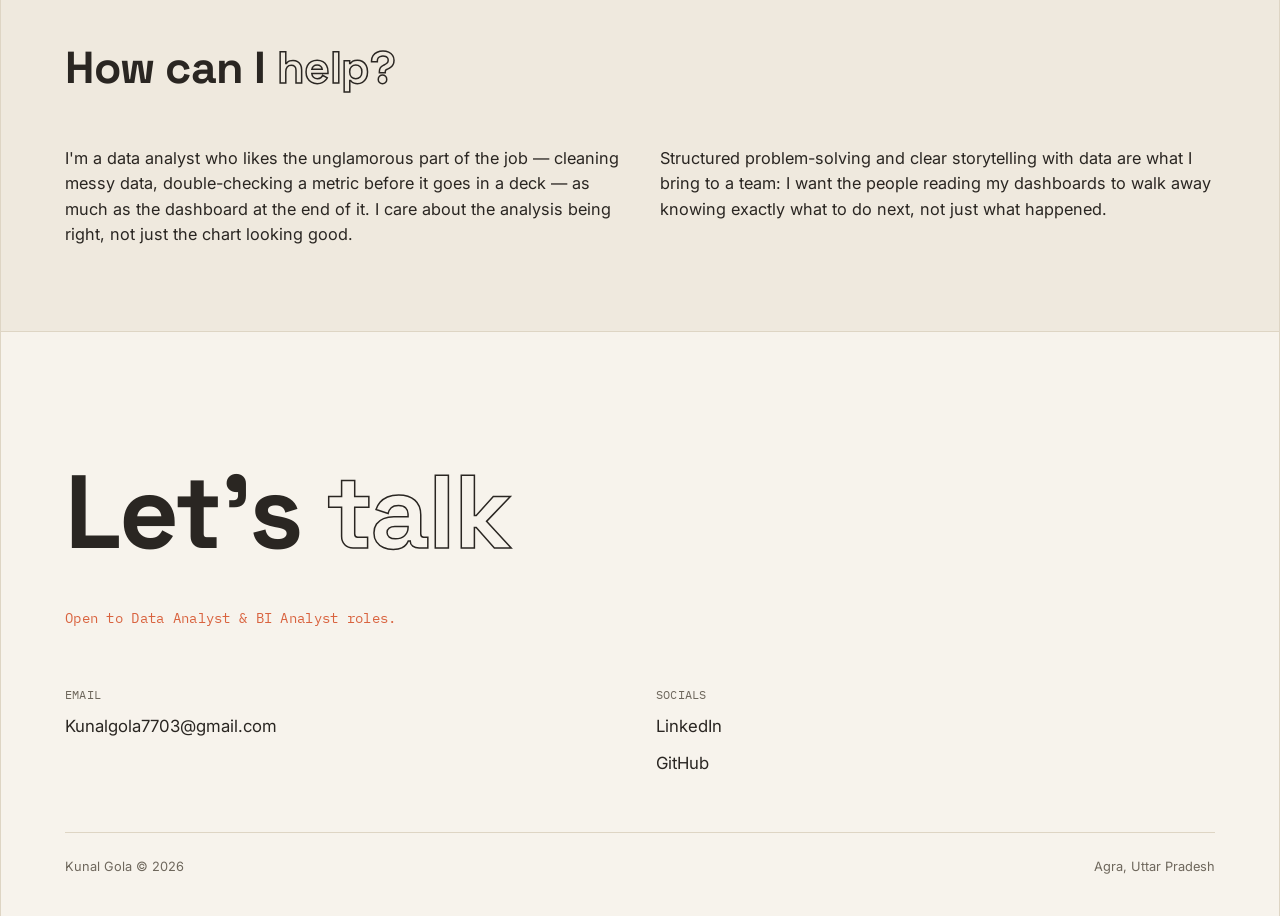
==== commit 28524844: "Remove phone number from public portfolio footer" ====
--- a/index.html
+++ b/index.html
@@ -413,10 +413,6 @@
         <a href="mailto:Kunalgola7703@gmail.com">Kunalgola7703@gmail.com</a>
       </div>
       <div class="contact-col">
-        <span class="mono contact-label">Phone</span>
-        <a href="tel:+917055287170">+91 7055287170</a>
-      </div>
-      <div class="contact-col">
         <span class="mono contact-label">Socials</span>
         <a href="https://www.linkedin.com/in/kunal-gola-025481313/" target="_blank" rel="noopener">LinkedIn</a>
         <a href="https://github.com/Kunalgola7503" target="_blank" rel="noopener">GitHub</a>
--- a/style.css
+++ b/style.css
@@ -469,7 +469,7 @@
 
 .contact-grid{
   display:grid;
-  grid-template-columns: repeat(3, 1fr);
+  grid-template-columns: repeat(auto-fit, minmax(220px, 1fr));
   gap: 32px;
   padding-bottom: 56px;
   border-bottom: 1px solid var(--line);
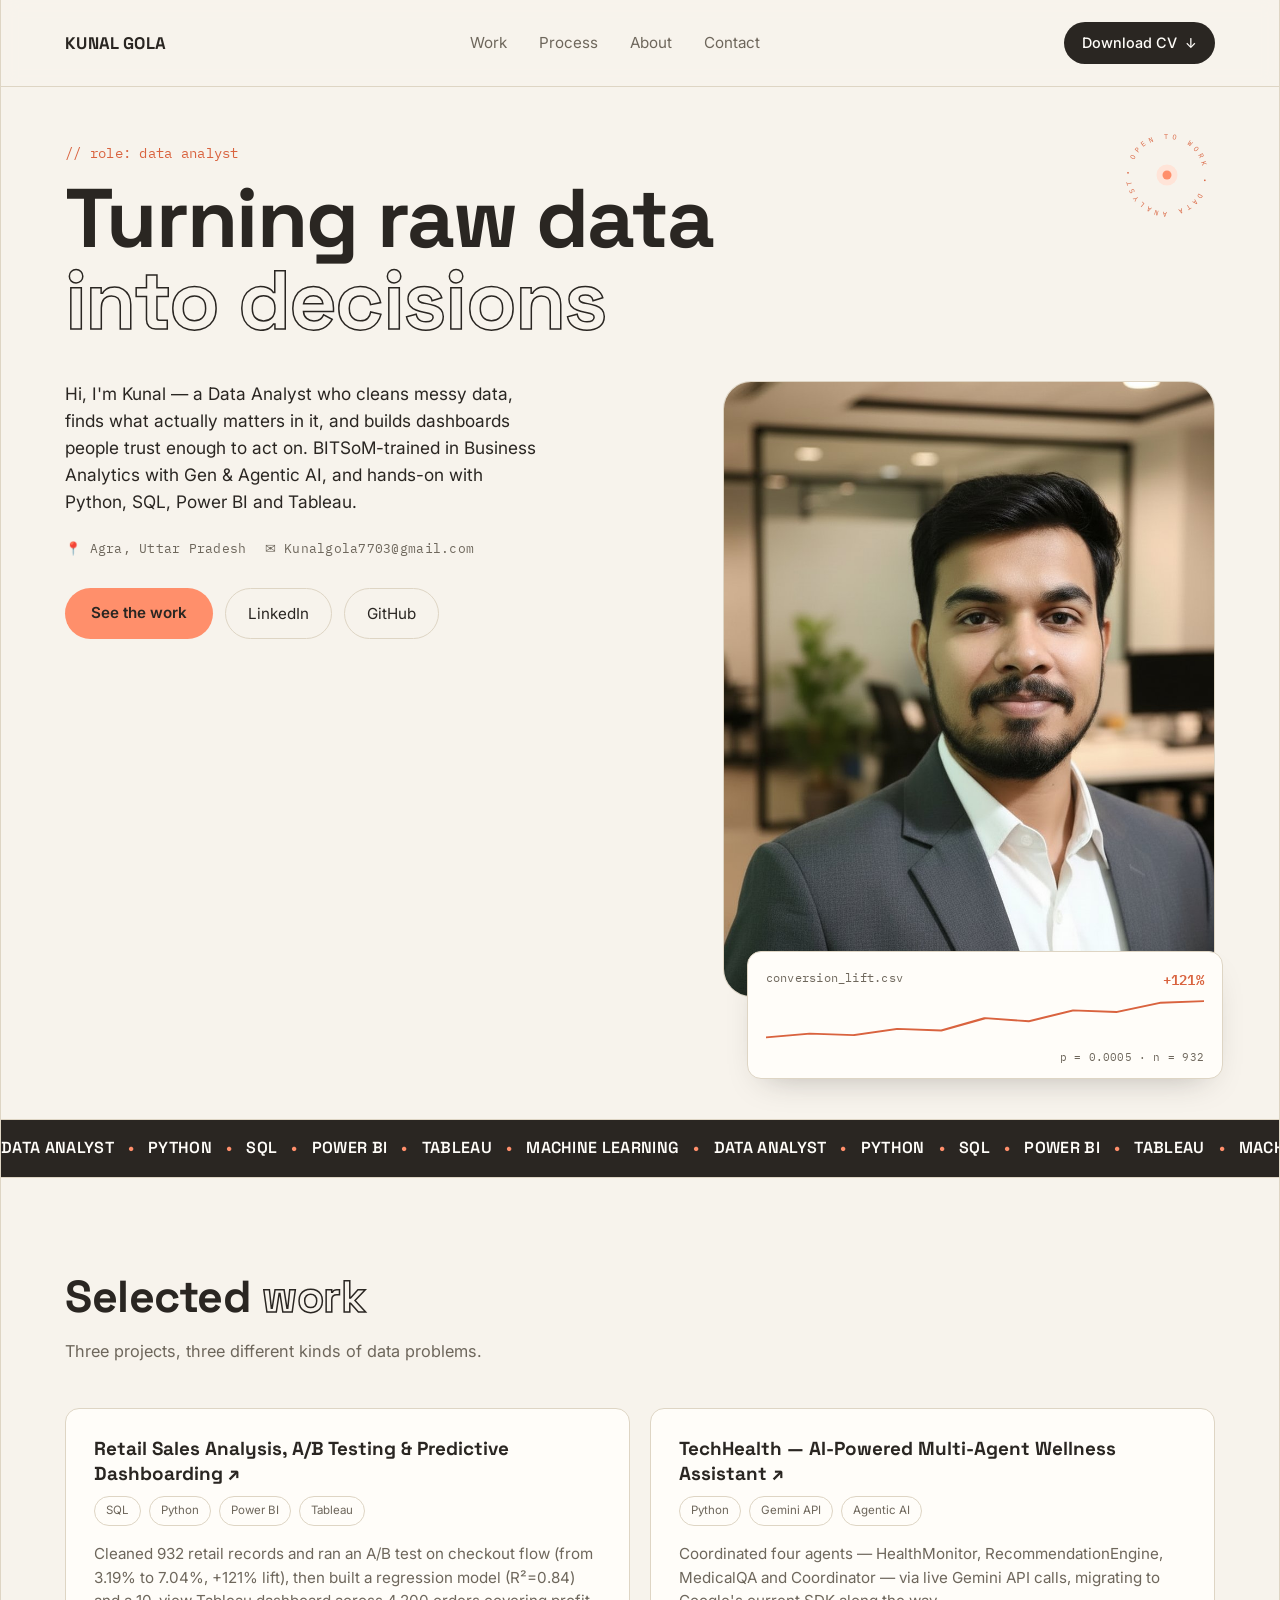
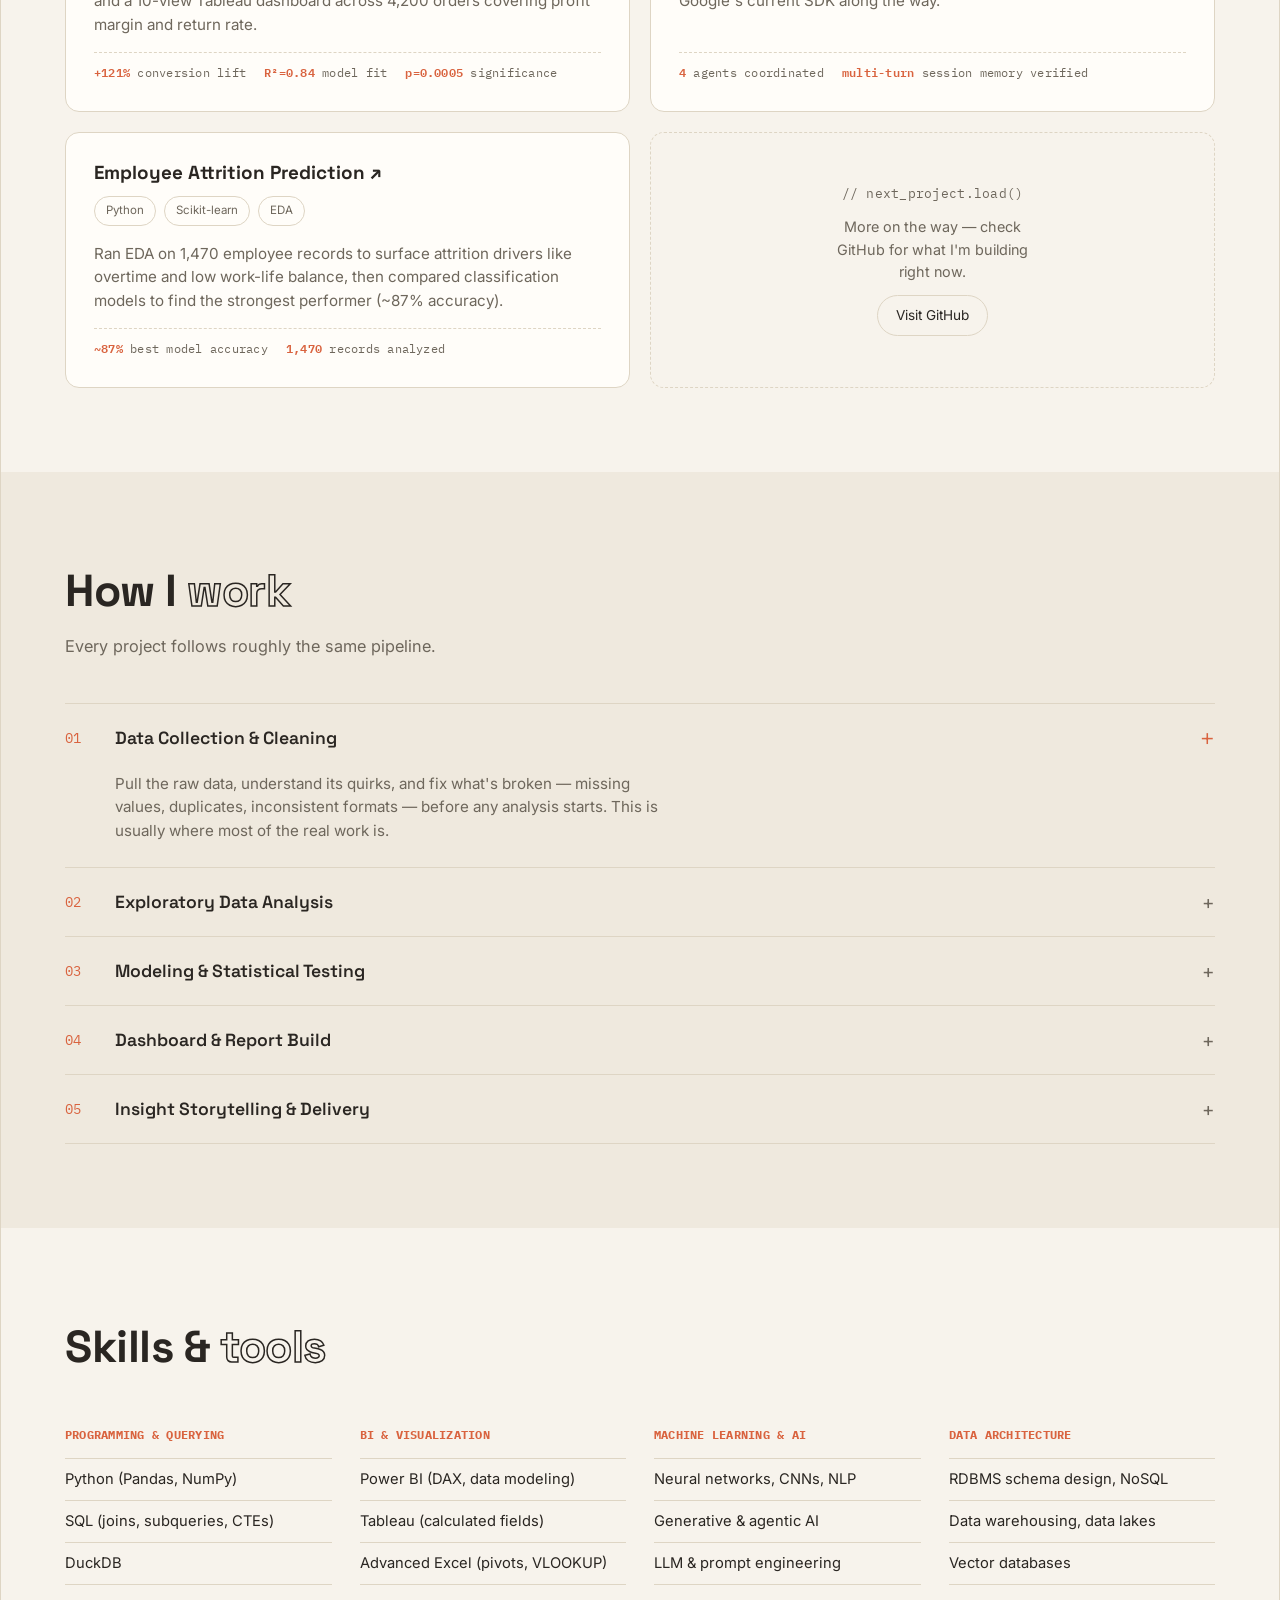
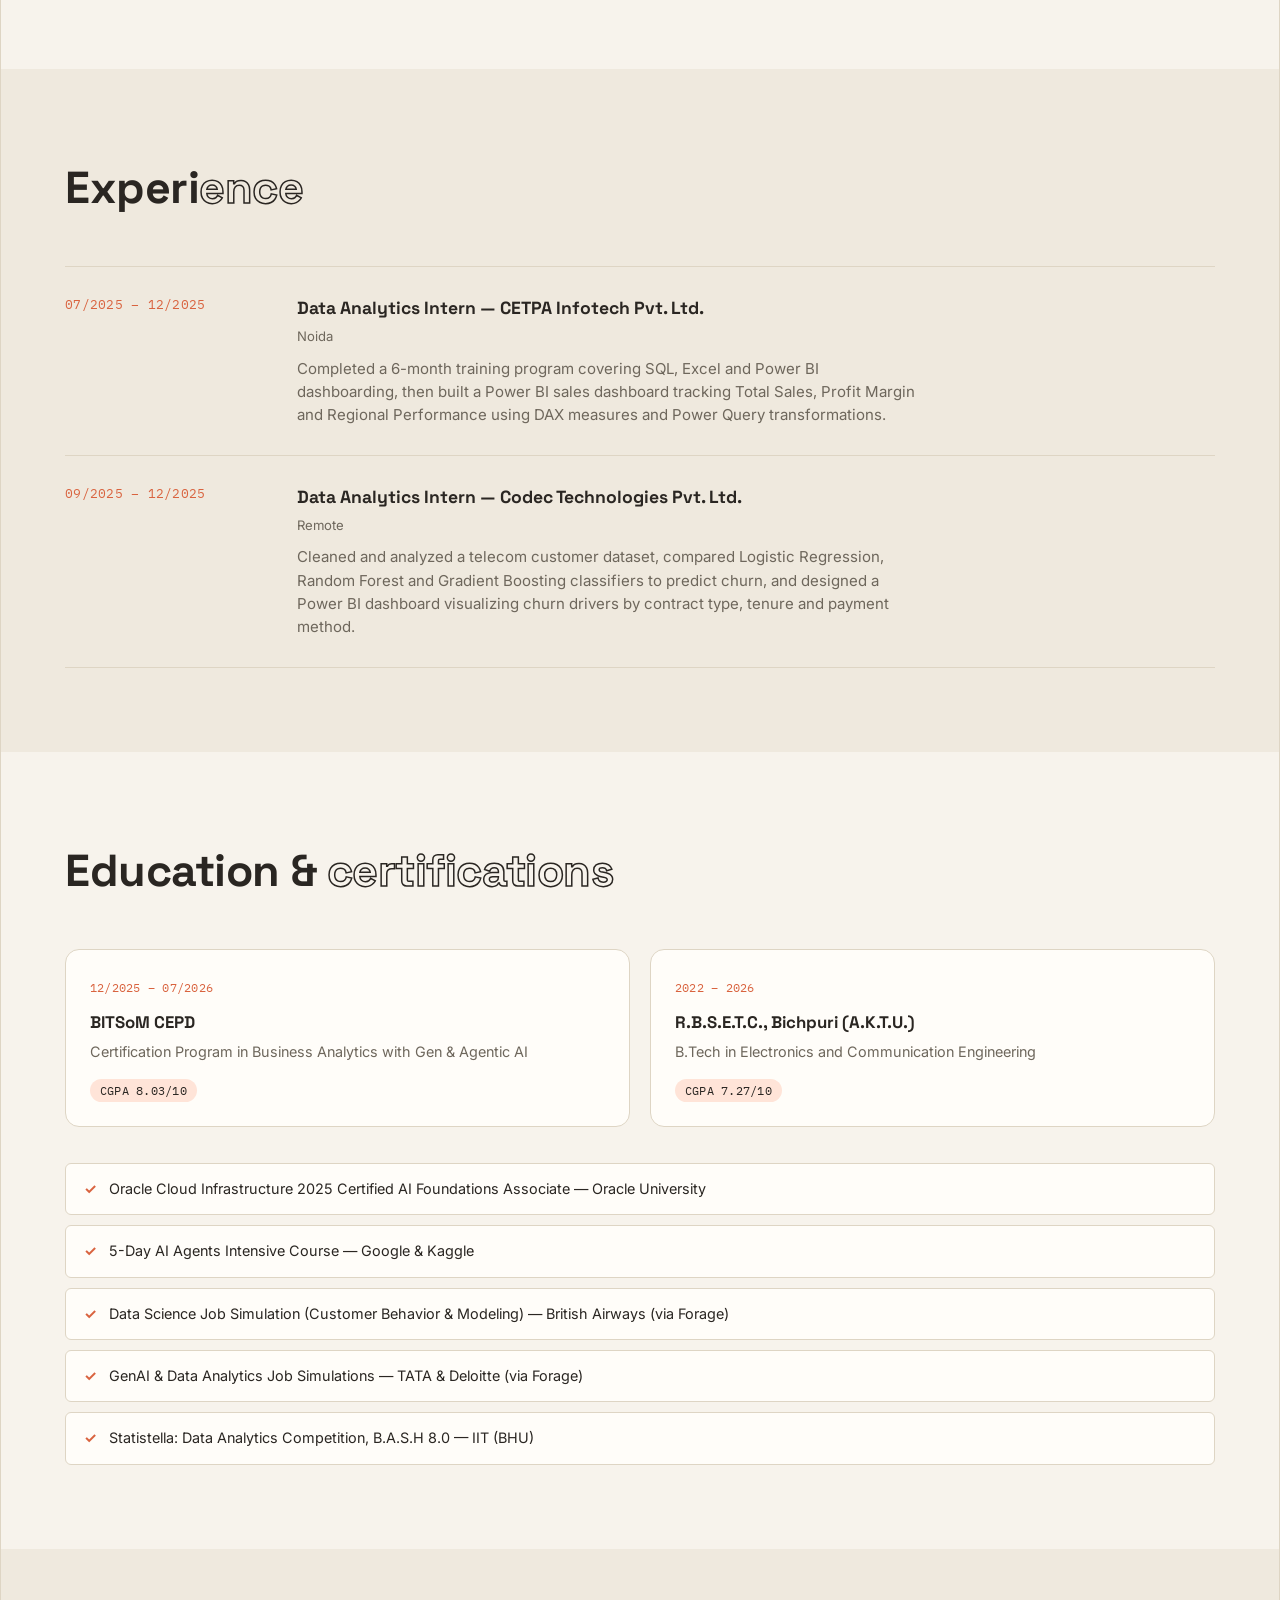
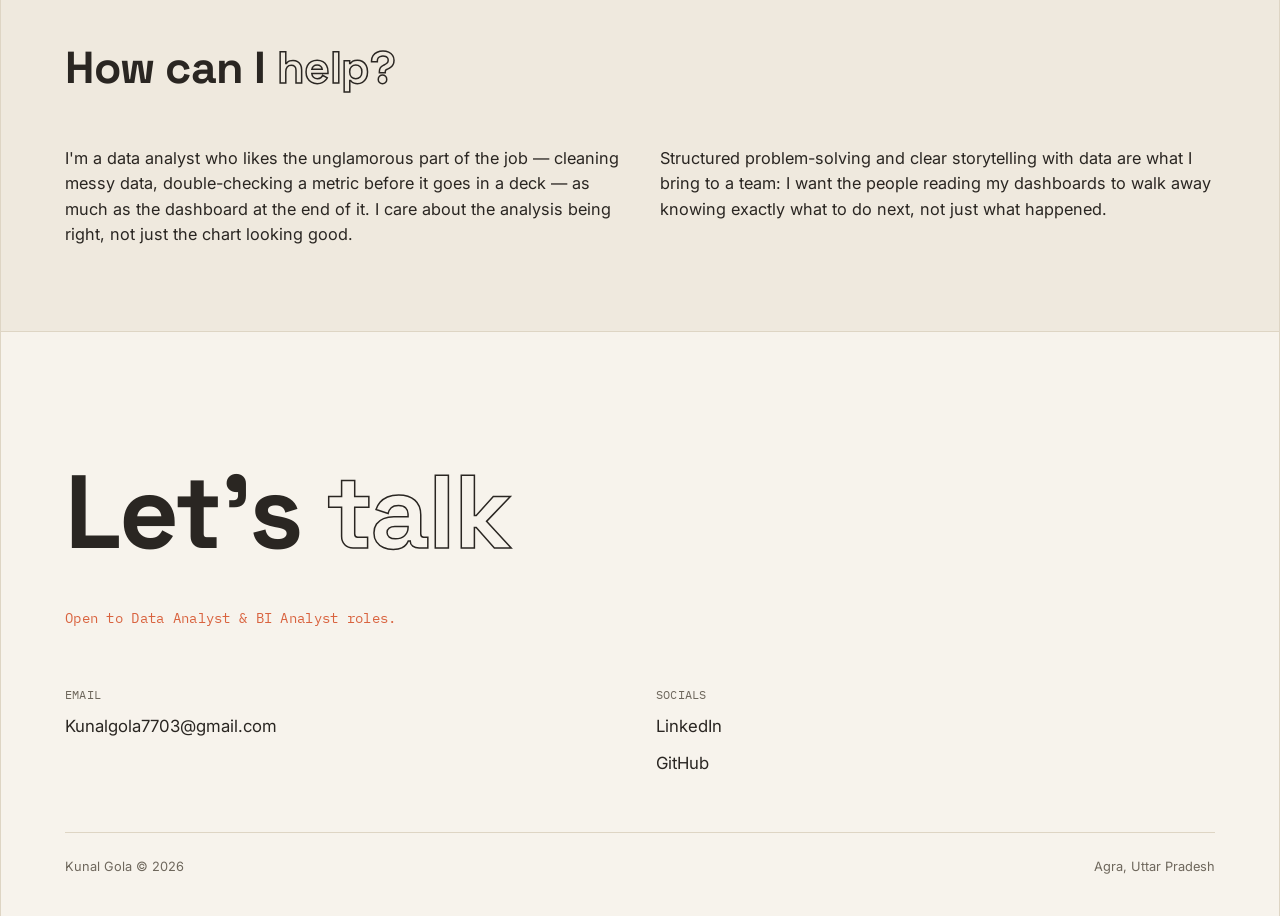
==== commit 8d0a09ef: "Fix circular badge text overlap" ====
--- a/index.html
+++ b/index.html
@@ -50,11 +50,13 @@
 
     <!-- ===== HERO ===== -->
     <section class="hero">
-      <div class="hero-badge">
+      <div class="hero-badge" aria-hidden="true">
         <svg class="badge-spin" viewBox="0 0 100 100">
           <path id="badgeCircle" d="M 50,50 m -38,0 a 38,38 0 1,1 76,0 a 38,38 0 1,1 -76,0" fill="none"/>
-          <text font-size="8.2" letter-spacing="1.5" font-family="IBM Plex Mono">
-            <textPath href="#badgeCircle">OPEN TO WORK • DATA ANALYST • OPEN TO WORK • </textPath>
+          <text font-size="7.2" font-family="IBM Plex Mono">
+            <textPath href="#badgeCircle" textLength="232" lengthAdjust="spacing">
+              • OPEN TO WORK • DATA ANALYST 
+            </textPath>
           </text>
         </svg>
         <span class="badge-dot"></span>
